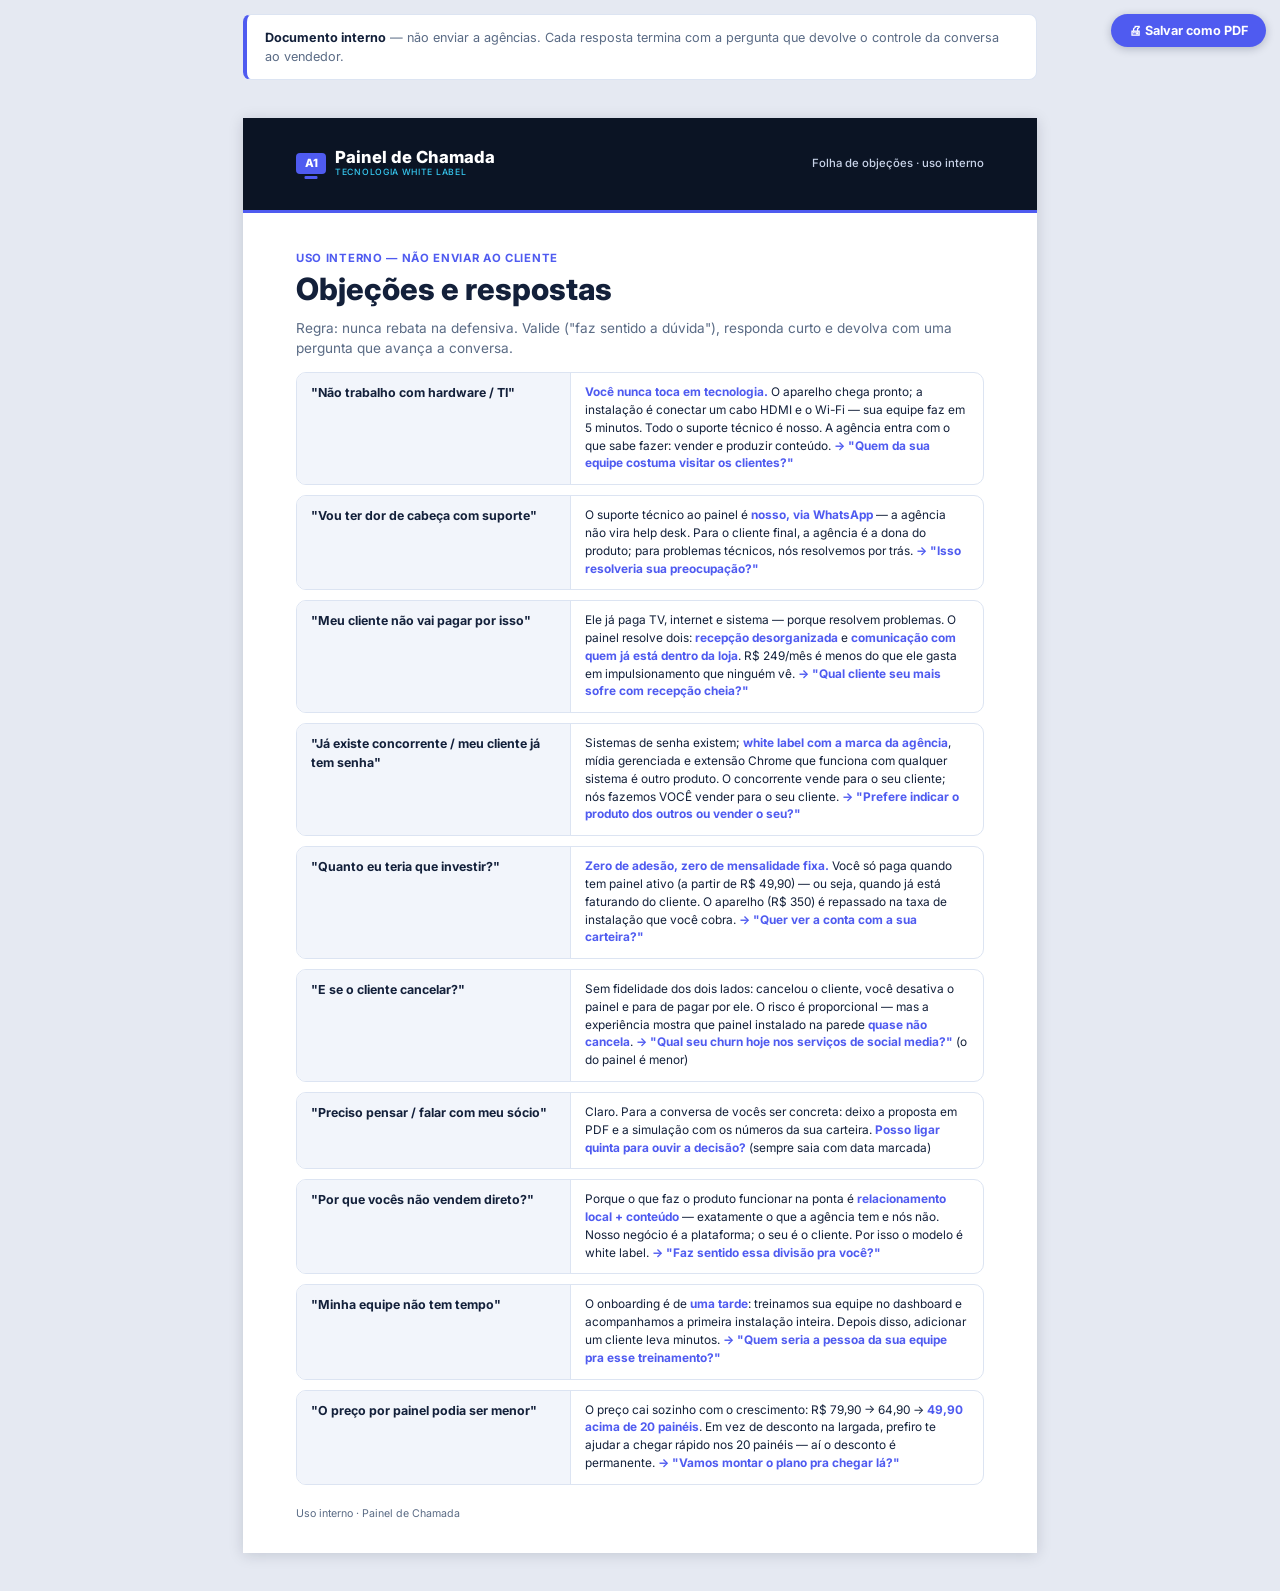
==== interno/folha-objecoes-respostas.html @ 4a5d972f "versao inicial docuymentos. precisa de revisao" ====
<!DOCTYPE html>
<html lang="pt-BR">
<head>
<meta charset="UTF-8"><meta name="viewport" content="width=device-width, initial-scale=1.0">
<title>Objeções e Respostas — Uso Interno</title>
<link rel="preconnect" href="https://fonts.googleapis.com"><link href="https://fonts.googleapis.com/css2?family=Inter:wght@400;500;700;800&display=swap" rel="stylesheet">
<style>
:root{
  --navy:#0B1424; --navy2:#101D33; --indigo:#4F5BF0; --cyan:#37C8F0;
  --ink:#13203A; --gray:#5A6B85; --light:#F2F5FB; --card:#F7F9FD;
  --border:#DCE4F2; --green:#0E9F6E; --greenbg:#E6F7F0; --softwh:#C8D3E8;
  --warn:#B45309; --warnbg:#FEF3C7; --accent:var(--indigo);
}
*{margin:0;padding:0;box-sizing:border-box}
body{font-family:'Inter',system-ui,sans-serif;background:#E5E9F2;color:var(--ink);font-size:10pt;line-height:1.5}
.page{width:210mm;min-height:297mm;margin:10mm auto;background:#fff;position:relative;
      padding:16mm 14mm 18mm;box-shadow:0 2px 14px rgba(10,20,40,.15);display:flow-root}
.page.dark{background:var(--navy);color:#fff}

/* barra de instruções e botão imprimir — não saem no PDF */
.editbar{max-width:210mm;margin:14px auto 0;background:#fff;border:1px solid var(--border);
  border-left:4px solid var(--accent);border-radius:8px;padding:13px 18px;font-size:9.5pt;color:var(--gray)}
.editbar b{color:var(--ink)}
.toolbar{position:fixed;top:14px;right:14px;z-index:50;display:flex;gap:8px}
.toolbar button,.toolbar label{background:var(--accent);color:#fff;border:none;border-radius:99px;
  padding:9px 18px;font:700 9.5pt 'Inter',sans-serif;cursor:pointer;box-shadow:0 2px 8px rgba(20,30,60,.25)}
.toolbar .alt{background:var(--ink)}

/* campos editáveis: destaque na tela, limpo na impressão */
[contenteditable]{outline:none;border-bottom:1.5px dashed var(--accent);background:rgba(79,91,240,.07);
  border-radius:3px;padding:0 3px;transition:background .15s;min-width:1ch;display:inline-block}
[contenteditable]:hover{background:rgba(79,91,240,.16)}
[contenteditable]:focus{background:#FFF7D6;border-bottom-color:var(--warn)}

.head{display:flex;justify-content:space-between;align-items:center;background:var(--navy);
  margin:-16mm -14mm 10mm;padding:8mm 14mm;border-bottom:3px solid var(--accent)}
.head .crumb{color:var(--softwh);font-size:8.5pt;font-weight:500}
.foot{position:absolute;bottom:8mm;left:14mm;right:14mm;display:flex;justify-content:space-between;
  font-size:8pt;color:var(--gray)}
.page.dark .foot{color:#6E7FA0}

.logo{display:flex;align-items:center;gap:9px}
.logo .tv{width:30px;height:21px;background:var(--accent);border-radius:4px;color:#fff;font-weight:800;
  font-size:8.5pt;display:flex;align-items:center;justify-content:center;position:relative}
.logo .tv::after{content:'';position:absolute;bottom:-5px;left:50%;transform:translateX(-50%);
  width:13px;height:3px;background:var(--accent);border-radius:1px}
.logo .name{font-weight:800;font-size:12.5pt;color:#fff;line-height:1.1}
.logo .tag{font-weight:500;font-size:6.5pt;letter-spacing:.08em;color:var(--cyan)}
.logo.on-light .name{color:var(--ink)}
.logo.on-light .tag{color:var(--accent)}

.kicker{color:var(--accent);font-size:8.5pt;font-weight:700;letter-spacing:.06em;text-transform:uppercase}
.dark .kicker{color:var(--cyan)}
h1{font-size:23pt;font-weight:800;line-height:1.18;margin:4px 0 10px}
h2{font-size:16pt;font-weight:800;margin:4px 0 8px}
h3{font-size:11pt;font-weight:700}
.lead{color:var(--gray);font-size:10.2pt;margin-bottom:14px}
.dark .lead{color:var(--softwh)}
.sec{margin-top:20px}
.grid2{display:grid;grid-template-columns:1fr 1fr;gap:10px}
.grid3{display:grid;grid-template-columns:1fr 1fr 1fr;gap:10px}
.cardx{background:var(--card);border:1px solid var(--border);border-radius:10px;padding:13px 15px;break-inside:avoid}
.cardx.accent{border-left:4px solid var(--accent);border-radius:0 10px 10px 0}
.cardx h3{font-size:10.3pt;font-weight:700;margin-bottom:4px}
.cardx p{font-size:8.8pt;color:var(--gray);line-height:1.45}
.darkbox{background:var(--navy);color:#fff;border-radius:10px;padding:14px 18px;margin-top:14px}
.darkbox h3{color:var(--cyan);font-size:10.3pt;margin-bottom:4px}
.darkbox p{color:var(--softwh);font-size:8.8pt}
.checks{display:grid;grid-template-columns:1fr 1fr;gap:8px 18px;margin-top:10px}
.checks div{display:flex;gap:8px;align-items:flex-start;font-size:9.3pt}
.checks div::before{content:'\2713';flex:0 0 16px;height:16px;background:var(--green);color:#fff;
  border-radius:50%;font-size:8pt;font-weight:700;display:flex;align-items:center;justify-content:center;margin-top:1px}
.note{font-size:8.4pt;color:var(--gray);margin-top:8px}
table.tb{width:100%;border-collapse:collapse;border:1px solid var(--border);font-size:9.2pt}
table.tb th{background:var(--navy);color:#fff;text-align:left;padding:9px 12px;font-size:8.4pt}
table.tb td{padding:10px 12px;vertical-align:top;border-top:1px solid var(--border)}
table.tb tr:nth-child(even) td{background:var(--card)}
.greenbar{background:var(--greenbg);border-radius:10px;padding:12px 16px;margin-top:14px}
.greenbar b{color:var(--green);font-size:9.8pt}
.greenbar span{display:block;color:#0B7A56;font-size:8.4pt;margin-top:2px}
.warnbar{background:var(--warnbg);border:1px solid #F0D48A;border-radius:10px;padding:12px 16px;margin:12px 0}
.warnbar b{color:var(--warn)}
.warnbar p{color:#7C4A02;font-size:8.8pt;margin-top:2px}
.cta{background:var(--navy);border-radius:12px;padding:18px 22px;margin-top:18px}
.cta h2{color:#fff}.cta p{color:var(--softwh);font-size:9.6pt;margin-bottom:10px}
.cta .btn{display:inline-block;background:var(--accent);color:#fff;font-weight:700;font-size:9.6pt;
  border-radius:99px;padding:9px 20px;text-decoration:none}
.sign{display:grid;grid-template-columns:1fr 1fr;gap:30px;margin-top:34px}
.sign div{border-top:1.5px solid var(--ink);padding-top:6px;font-size:8.6pt;color:var(--gray);text-align:center}

@media print{
  body{background:#fff}
  .editbar,.toolbar,.no-print{display:none!important}
  .page{margin:0;box-shadow:none;width:auto;page-break-after:always}
  .page:last-child{page-break-after:auto}
  [contenteditable]{border-bottom:none;background:transparent;padding:0}
  @page{size:A4;margin:0}
  *{-webkit-print-color-adjust:exact;print-color-adjust:exact}
}

.obj{display:grid;grid-template-columns:1fr 1.5fr;gap:0;border:1px solid var(--border);border-radius:10px;
  overflow:hidden;margin-top:10px;break-inside:avoid}
.obj .q{background:var(--light);padding:11px 14px;font-weight:700;font-size:9.3pt;border-right:1px solid var(--border)}
.obj .a{padding:11px 14px;font-size:8.9pt;color:var(--ink)}
.obj .a b{color:var(--accent)}
</style>
</head>
<body>
<div class="toolbar no-print"><button onclick="imprimir()">🖨 Salvar como PDF</button></div>
<div class="editbar"><b>Documento interno</b> — não enviar a agências. Cada resposta termina com a pergunta que devolve o controle da conversa ao vendedor.</div>

<section class="page">
  <div class="head"><div class="logo"><div class="tv">A1</div><div><div class="name">Painel de Chamada</div><div class="tag">TECNOLOGIA WHITE LABEL</div></div></div><div class="crumb">Folha de objeções · uso interno</div></div>
  <div class="kicker">Uso interno — não enviar ao cliente</div>
  <h1>Objeções e respostas</h1>
  <p class="lead">Regra: nunca rebata na defensiva. Valide ("faz sentido a dúvida"), responda curto e devolva
  com uma pergunta que avança a conversa.</p>

  <div class="obj"><div class="q">"Não trabalho com hardware / TI"</div><div class="a"><b>Você nunca toca em tecnologia.</b> O aparelho chega pronto; a instalação é conectar um cabo HDMI e o Wi-Fi — sua equipe faz em 5 minutos. Todo o suporte técnico é nosso. A agência entra com o que sabe fazer: vender e produzir conteúdo. <b>→ "Quem da sua equipe costuma visitar os clientes?"</b></div></div>
  <div class="obj"><div class="q">"Vou ter dor de cabeça com suporte"</div><div class="a">O suporte técnico ao painel é <b>nosso, via WhatsApp</b> — a agência não vira help desk. Para o cliente final, a agência é a dona do produto; para problemas técnicos, nós resolvemos por trás. <b>→ "Isso resolveria sua preocupação?"</b></div></div>
  <div class="obj"><div class="q">"Meu cliente não vai pagar por isso"</div><div class="a">Ele já paga TV, internet e sistema — porque resolvem problemas. O painel resolve dois: <b>recepção desorganizada</b> e <b>comunicação com quem já está dentro da loja</b>. R$ 249/mês é menos do que ele gasta em impulsionamento que ninguém vê. <b>→ "Qual cliente seu mais sofre com recepção cheia?"</b></div></div>
  <div class="obj"><div class="q">"Já existe concorrente / meu cliente já tem senha"</div><div class="a">Sistemas de senha existem; <b>white label com a marca da agência</b>, mídia gerenciada e extensão Chrome que funciona com qualquer sistema é outro produto. O concorrente vende para o seu cliente; nós fazemos VOCÊ vender para o seu cliente. <b>→ "Prefere indicar o produto dos outros ou vender o seu?"</b></div></div>
  <div class="obj"><div class="q">"Quanto eu teria que investir?"</div><div class="a"><b>Zero de adesão, zero de mensalidade fixa.</b> Você só paga quando tem painel ativo (a partir de R$ 49,90) — ou seja, quando já está faturando do cliente. O aparelho (R$ 350) é repassado na taxa de instalação que você cobra. <b>→ "Quer ver a conta com a sua carteira?"</b></div></div>
  <div class="obj"><div class="q">"E se o cliente cancelar?"</div><div class="a">Sem fidelidade dos dois lados: cancelou o cliente, você desativa o painel e para de pagar por ele. O risco é proporcional — mas a experiência mostra que painel instalado na parede <b>quase não cancela</b>. <b>→ "Qual seu churn hoje nos serviços de social media?"</b> (o do painel é menor)</div></div>
  <div class="obj"><div class="q">"Preciso pensar / falar com meu sócio"</div><div class="a">Claro. Para a conversa de vocês ser concreta: deixo a proposta em PDF e a simulação com os números da sua carteira. <b>Posso ligar quinta para ouvir a decisão?</b> (sempre saia com data marcada)</div></div>
  <div class="obj"><div class="q">"Por que vocês não vendem direto?"</div><div class="a">Porque o que faz o produto funcionar na ponta é <b>relacionamento local + conteúdo</b> — exatamente o que a agência tem e nós não. Nosso negócio é a plataforma; o seu é o cliente. Por isso o modelo é white label. <b>→ "Faz sentido essa divisão pra você?"</b></div></div>
  <div class="obj"><div class="q">"Minha equipe não tem tempo"</div><div class="a">O onboarding é de <b>uma tarde</b>: treinamos sua equipe no dashboard e acompanhamos a primeira instalação inteira. Depois disso, adicionar um cliente leva minutos. <b>→ "Quem seria a pessoa da sua equipe pra esse treinamento?"</b></div></div>
  <div class="obj"><div class="q">"O preço por painel podia ser menor"</div><div class="a">O preço cai sozinho com o crescimento: R$ 79,90 → 64,90 → <b>49,90 acima de 20 painéis</b>. Em vez de desconto na largada, prefiro te ajudar a chegar rápido nos 20 painéis — aí o desconto é permanente. <b>→ "Vamos montar o plano pra chegar lá?"</b></div></div>
  <div class="foot"><span>Uso interno · Painel de Chamada</span><span></span></div>
</section>

<script>
function imprimir(){window.print()}
</script>
</body>
</html>
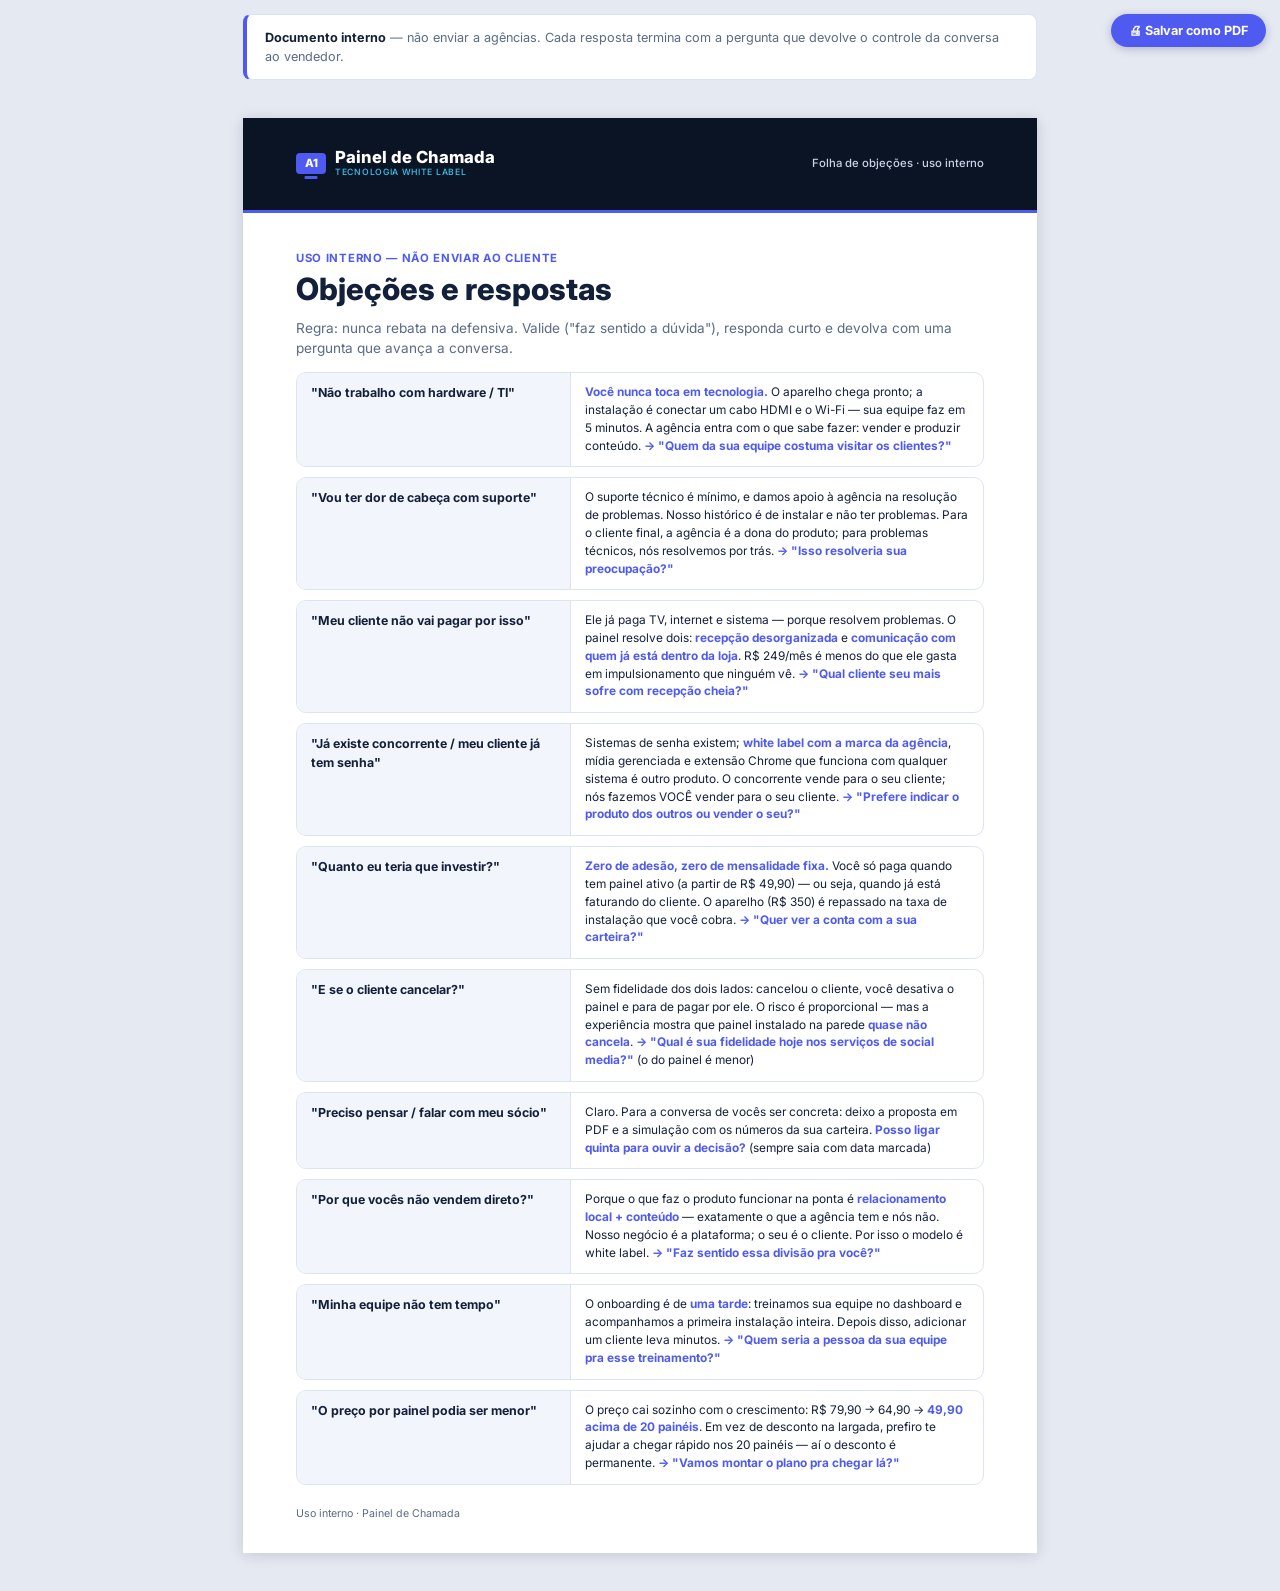
==== commit 0054dd9a: "atualizacao" ====
--- a/interno/folha-objecoes-respostas.html
+++ b/interno/folha-objecoes-respostas.html
@@ -116,12 +116,12 @@
   <p class="lead">Regra: nunca rebata na defensiva. Valide ("faz sentido a dúvida"), responda curto e devolva
   com uma pergunta que avança a conversa.</p>
 
-  <div class="obj"><div class="q">"Não trabalho com hardware / TI"</div><div class="a"><b>Você nunca toca em tecnologia.</b> O aparelho chega pronto; a instalação é conectar um cabo HDMI e o Wi-Fi — sua equipe faz em 5 minutos. Todo o suporte técnico é nosso. A agência entra com o que sabe fazer: vender e produzir conteúdo. <b>→ "Quem da sua equipe costuma visitar os clientes?"</b></div></div>
-  <div class="obj"><div class="q">"Vou ter dor de cabeça com suporte"</div><div class="a">O suporte técnico ao painel é <b>nosso, via WhatsApp</b> — a agência não vira help desk. Para o cliente final, a agência é a dona do produto; para problemas técnicos, nós resolvemos por trás. <b>→ "Isso resolveria sua preocupação?"</b></div></div>
+  <div class="obj"><div class="q">"Não trabalho com hardware / TI"</div><div class="a"><b>Você nunca toca em tecnologia.</b> O aparelho chega pronto; a instalação é conectar um cabo HDMI e o Wi-Fi — sua equipe faz em 5 minutos. A agência entra com o que sabe fazer: vender e produzir conteúdo. <b>→ "Quem da sua equipe costuma visitar os clientes?"</b></div></div>
+  <div class="obj"><div class="q">"Vou ter dor de cabeça com suporte"</div><div class="a">O suporte técnico é mínimo, e damos apoio à agência na resolução de problemas. Nosso histórico é de instalar e não ter problemas. Para o cliente final, a agência é a dona do produto; para problemas técnicos, nós resolvemos por trás. <b>→ "Isso resolveria sua preocupação?"</b></div></div>
   <div class="obj"><div class="q">"Meu cliente não vai pagar por isso"</div><div class="a">Ele já paga TV, internet e sistema — porque resolvem problemas. O painel resolve dois: <b>recepção desorganizada</b> e <b>comunicação com quem já está dentro da loja</b>. R$ 249/mês é menos do que ele gasta em impulsionamento que ninguém vê. <b>→ "Qual cliente seu mais sofre com recepção cheia?"</b></div></div>
   <div class="obj"><div class="q">"Já existe concorrente / meu cliente já tem senha"</div><div class="a">Sistemas de senha existem; <b>white label com a marca da agência</b>, mídia gerenciada e extensão Chrome que funciona com qualquer sistema é outro produto. O concorrente vende para o seu cliente; nós fazemos VOCÊ vender para o seu cliente. <b>→ "Prefere indicar o produto dos outros ou vender o seu?"</b></div></div>
   <div class="obj"><div class="q">"Quanto eu teria que investir?"</div><div class="a"><b>Zero de adesão, zero de mensalidade fixa.</b> Você só paga quando tem painel ativo (a partir de R$ 49,90) — ou seja, quando já está faturando do cliente. O aparelho (R$ 350) é repassado na taxa de instalação que você cobra. <b>→ "Quer ver a conta com a sua carteira?"</b></div></div>
-  <div class="obj"><div class="q">"E se o cliente cancelar?"</div><div class="a">Sem fidelidade dos dois lados: cancelou o cliente, você desativa o painel e para de pagar por ele. O risco é proporcional — mas a experiência mostra que painel instalado na parede <b>quase não cancela</b>. <b>→ "Qual seu churn hoje nos serviços de social media?"</b> (o do painel é menor)</div></div>
+  <div class="obj"><div class="q">"E se o cliente cancelar?"</div><div class="a">Sem fidelidade dos dois lados: cancelou o cliente, você desativa o painel e para de pagar por ele. O risco é proporcional — mas a experiência mostra que painel instalado na parede <b>quase não cancela</b>. <b>→ "Qual é sua fidelidade hoje nos serviços de social media?"</b> (o do painel é menor)</div></div>
   <div class="obj"><div class="q">"Preciso pensar / falar com meu sócio"</div><div class="a">Claro. Para a conversa de vocês ser concreta: deixo a proposta em PDF e a simulação com os números da sua carteira. <b>Posso ligar quinta para ouvir a decisão?</b> (sempre saia com data marcada)</div></div>
   <div class="obj"><div class="q">"Por que vocês não vendem direto?"</div><div class="a">Porque o que faz o produto funcionar na ponta é <b>relacionamento local + conteúdo</b> — exatamente o que a agência tem e nós não. Nosso negócio é a plataforma; o seu é o cliente. Por isso o modelo é white label. <b>→ "Faz sentido essa divisão pra você?"</b></div></div>
   <div class="obj"><div class="q">"Minha equipe não tem tempo"</div><div class="a">O onboarding é de <b>uma tarde</b>: treinamos sua equipe no dashboard e acompanhamos a primeira instalação inteira. Depois disso, adicionar um cliente leva minutos. <b>→ "Quem seria a pessoa da sua equipe pra esse treinamento?"</b></div></div>
